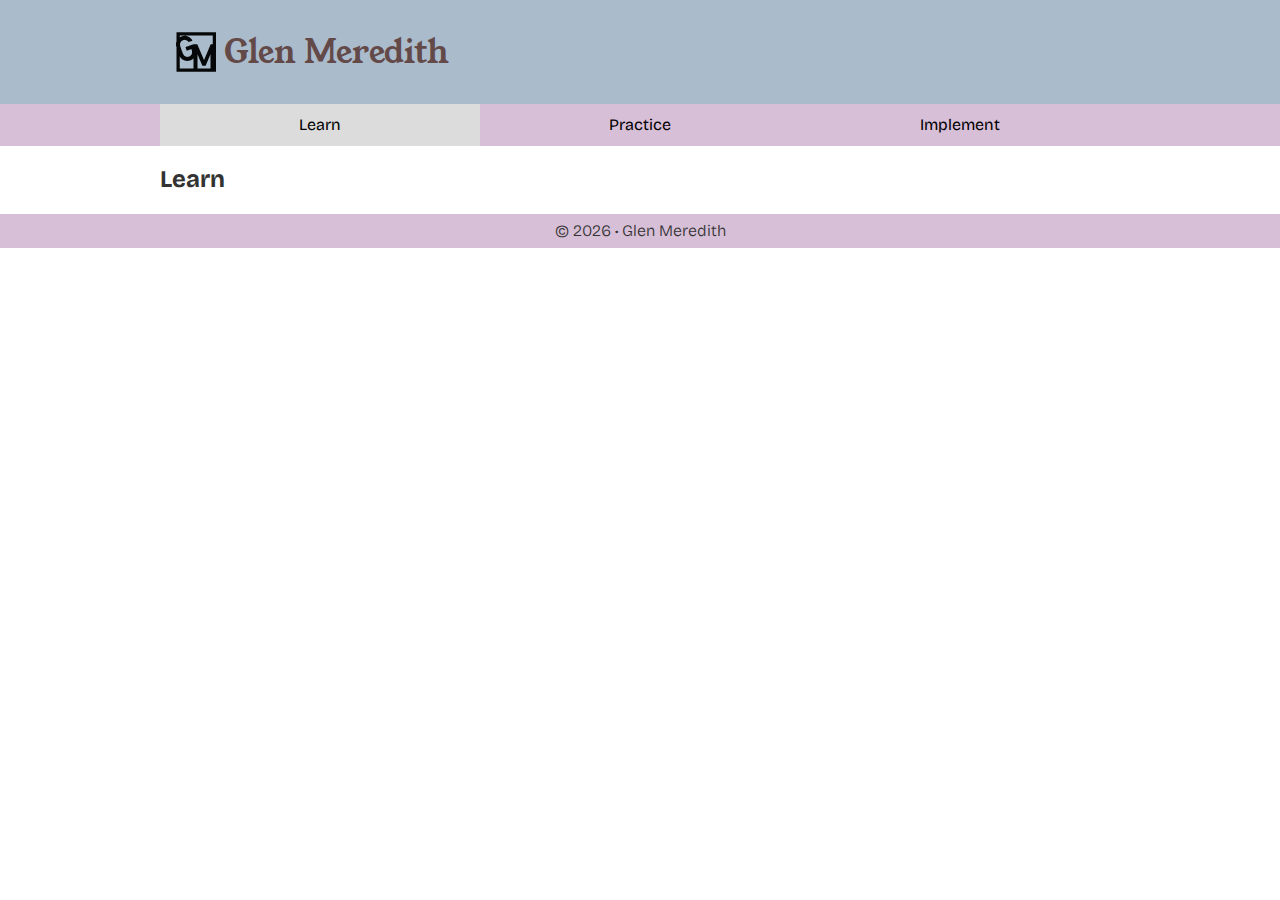
==== 02-performing-arts/index.html @ fec0c110 "created week 02" ====
<!DOCTYPE html>
<html lang="en">
  <head>
    <meta name="description" content="Sample start file" />
    <meta name="author" content="Glen Meredith" />
    <meta charset="UTF-8" />
    <meta name="viewport" content="width=device-width, initial-scale=1.0" />

    <link rel="preconnect" href="https://fonts.googleapis.com" />
    <link rel="preconnect" href="https://fonts.gstatic.com" crossorigin />
    <link
      href="https://fonts.googleapis.com/css2?family=Bricolage+Grotesque:opsz,wght@12..96,200;12..96,300;12..96,400;12..96,500;12..96,600;12..96,700;12..96,800&family=Young+Serif&display=swap"
      rel="stylesheet"
    />
    <link rel="stylesheet" href="css/styles.min.css" />

    <!-- favicon stuff -->
    <link rel="apple-touch-icon" sizes="180x180" href="apple-touch-icon.png" />
    <link rel="icon" type="image/png" sizes="32x32" href="favicon-32x32.png" />
    <link rel="icon" type="image/png" sizes="16x16" href="favicon-16x16.png" />
    <link rel="manifest" href="site.webmanifest" />

    <title>Home • Glen Meredith</title>
  </head>
  <body>
    <div id="headerWrapper">
      <header>
        <img src="images/logo.png" alt="logo" width="40" height="40">
        <h1>Glen Meredith</h1>
      </header>
    </div>
    <div id="navWrapper">
      <nav>
        <a class="active" href="#">Learn</a>
        <a href="#">Practice</a>
        <a href="#">Implement</a>
      </nav>
    </div>
    <div id="mainWrapper">
      <main>
        <h2>Learn</h2>
      </main>
    </div>
    <div id="footerWrapper">
      <footer>
        <p>© <span id="year">2024</span> • Glen Meredith</p>
      </footer>
    </div>
    <script src="js/scripts.js"></script>
  </body>
</html>
---- 02-performing-arts/css/styles.min.css ----
/*! normalize.css v8.0.1 | MIT License | github.com/necolas/normalize.css */html{line-height:1.15;-webkit-text-size-adjust:100%}body{margin:0}main{display:block}h1{font-size:2em;margin:.67em 0}hr{box-sizing:content-box;height:0;overflow:visible}pre{font-family:monospace,monospace;font-size:1em}a{background-color:rgba(0,0,0,0)}abbr[title]{border-bottom:none;text-decoration:underline;-webkit-text-decoration:underline dotted;text-decoration:underline dotted}b,strong{font-weight:bolder}code,kbd,samp{font-family:monospace,monospace;font-size:1em}small{font-size:80%}sub,sup{font-size:75%;line-height:0;position:relative;vertical-align:baseline}sub{bottom:-0.25em}sup{top:-0.5em}img{border-style:none}button,input,optgroup,select,textarea{font-family:inherit;font-size:100%;line-height:1.15;margin:0}button,input{overflow:visible}button,select{text-transform:none}button,[type=button],[type=reset],[type=submit]{-webkit-appearance:button;-moz-appearance:button;appearance:button}button::-moz-focus-inner,[type=button]::-moz-focus-inner,[type=reset]::-moz-focus-inner,[type=submit]::-moz-focus-inner{border-style:none;padding:0}button:-moz-focusring,[type=button]:-moz-focusring,[type=reset]:-moz-focusring,[type=submit]:-moz-focusring{outline:1px dotted ButtonText}fieldset{padding:.35em .75em .625em}legend{box-sizing:border-box;color:inherit;display:table;max-width:100%;padding:0;white-space:normal}progress{vertical-align:baseline}textarea{overflow:auto}[type=checkbox],[type=radio]{box-sizing:border-box;padding:0}[type=number]::-webkit-inner-spin-button,[type=number]::-webkit-outer-spin-button{height:auto}[type=search]{-webkit-appearance:textfield;-moz-appearance:textfield;appearance:textfield;outline-offset:-2px}[type=search]::-webkit-search-decoration{-webkit-appearance:none}::-webkit-file-upload-button{-webkit-appearance:button;font:inherit}details{display:block}summary{display:list-item}template{display:none}[hidden]{display:none}html{-moz-text-size-adjust:none;-webkit-text-size-adjust:none;text-size-adjust:none;height:100%}*{box-sizing:border-box}body{height:100%;font-family:"Bricolage Grotesque",sans-serif;font-weight:400;color:#333}#headerWrapper{background-color:#abc;color:#644949}header{display:flex;align-items:flex-end;padding:1rem 16px;gap:8px}header h1{font-family:"Young Serif",serif;margin:0;font-size:1.2rem;font-weight:400}#navWrapper{background-color:thistle}nav{padding:0;margin:0;display:flex}nav a{flex:1;text-align:center;display:block;padding:.75rem;text-decoration:none;color:#000}nav a:hover{color:green}nav a.active{background-color:#dcdcdc}#footerWrapper{background-color:thistle}footer{padding:.5rem 16px}footer p{margin:0;font-weight:300;text-align:center}@media only screen and (min-width: 35rem){header{padding:2rem 16px}header h1{font-size:2rem}}@media only screen and (min-width: 60rem){header,nav,main,footer{max-width:60rem;margin:auto}}
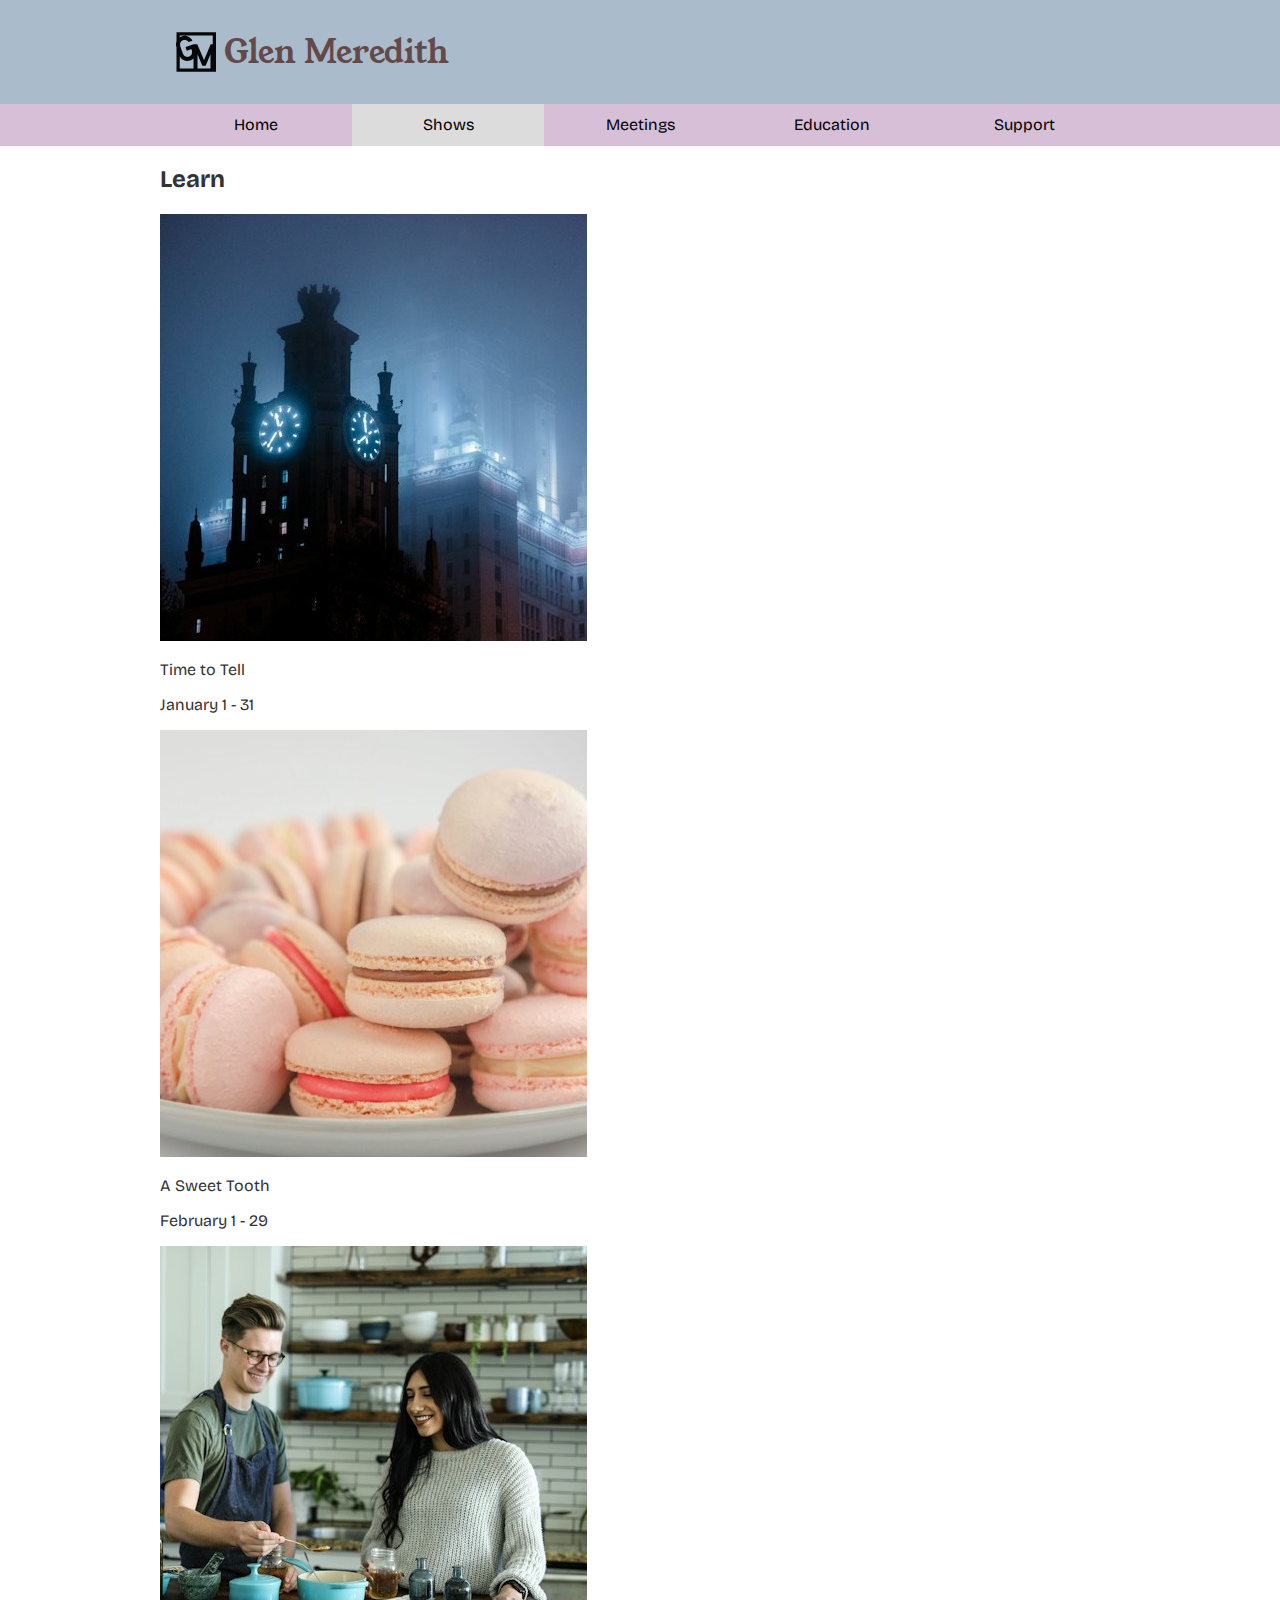
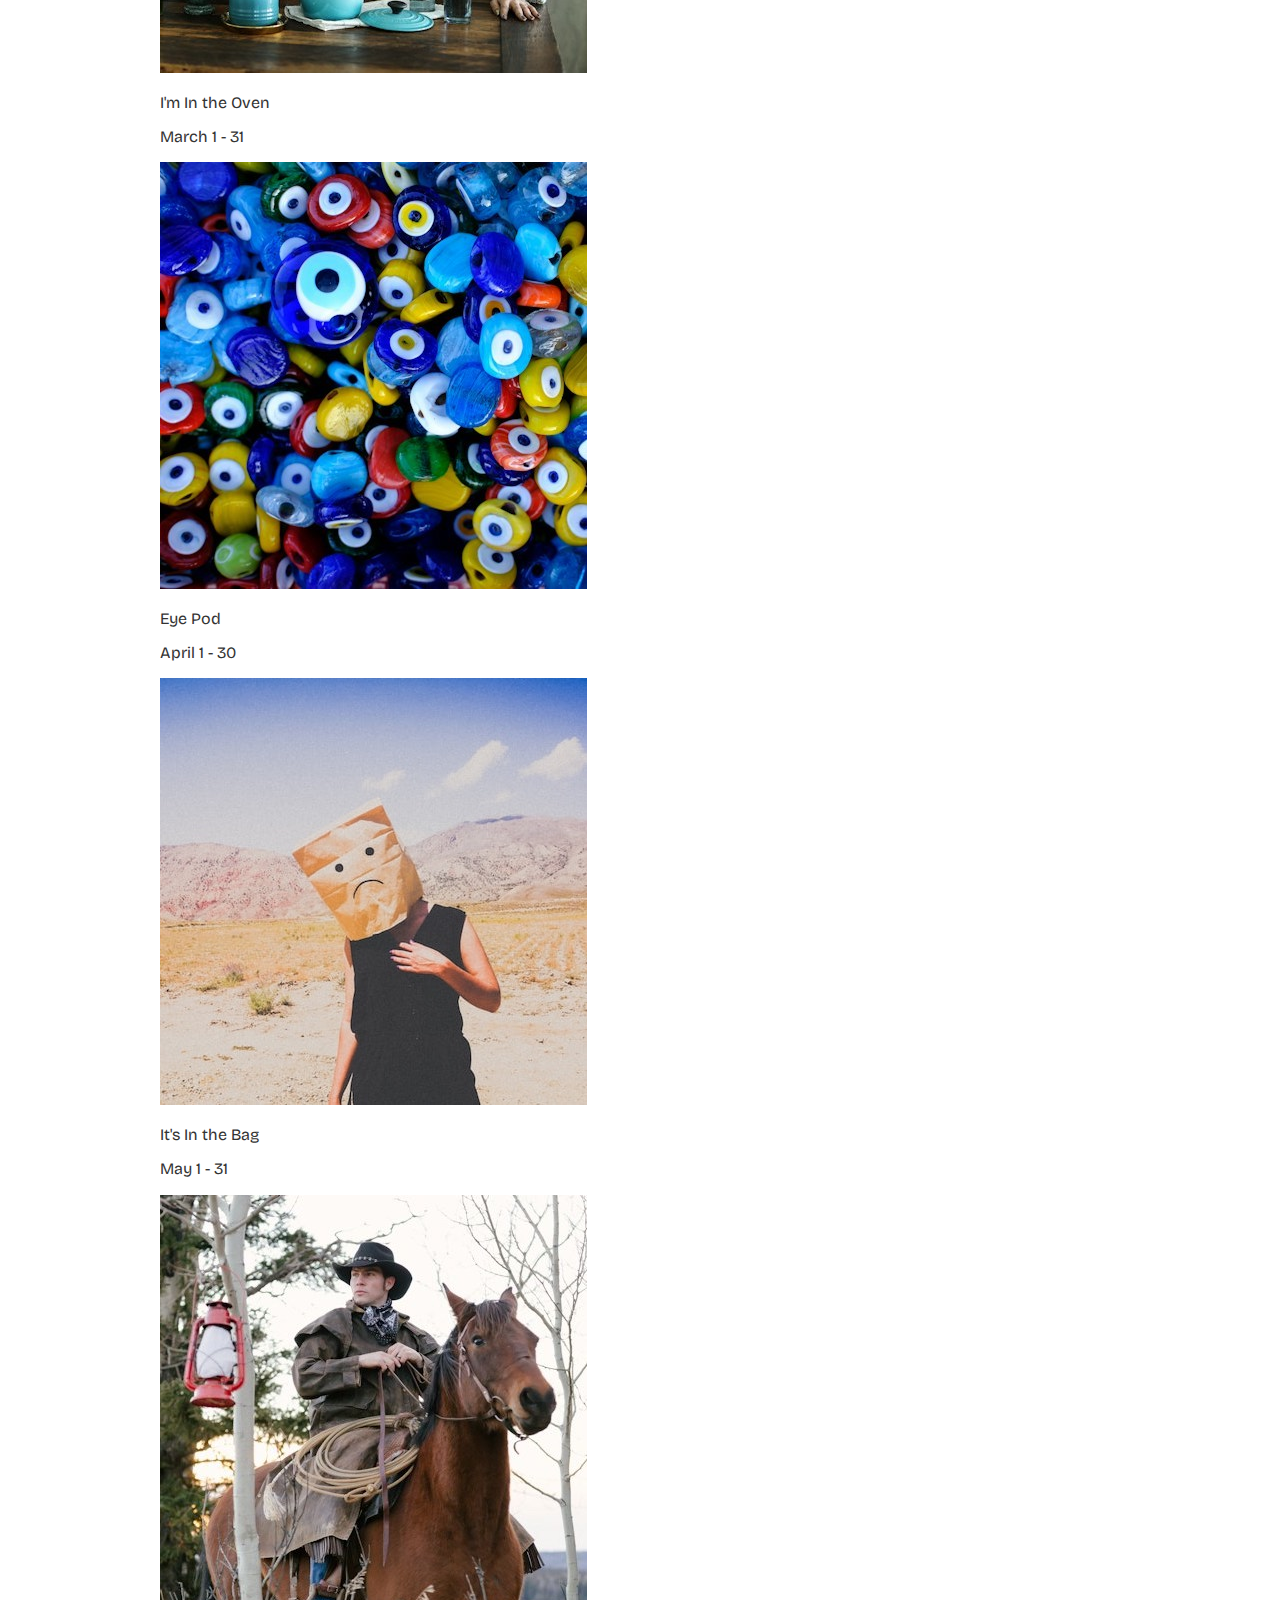
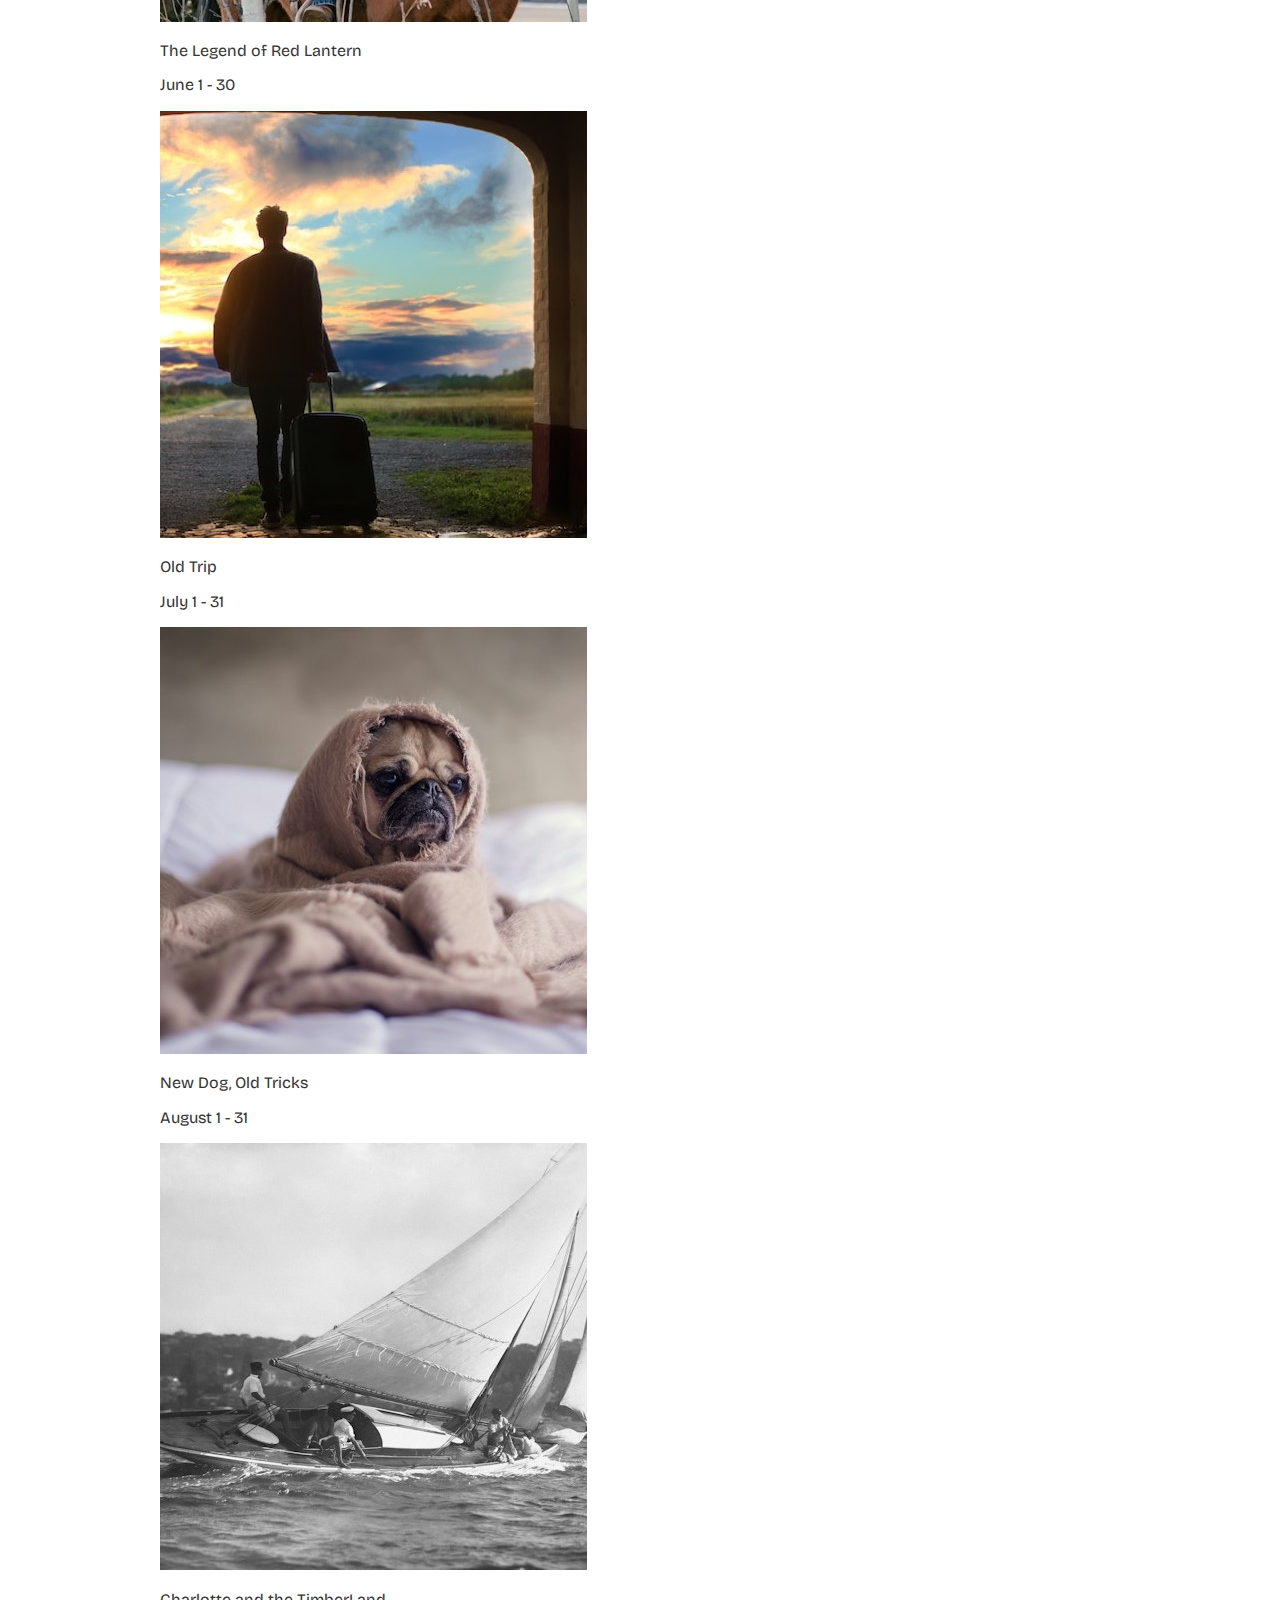
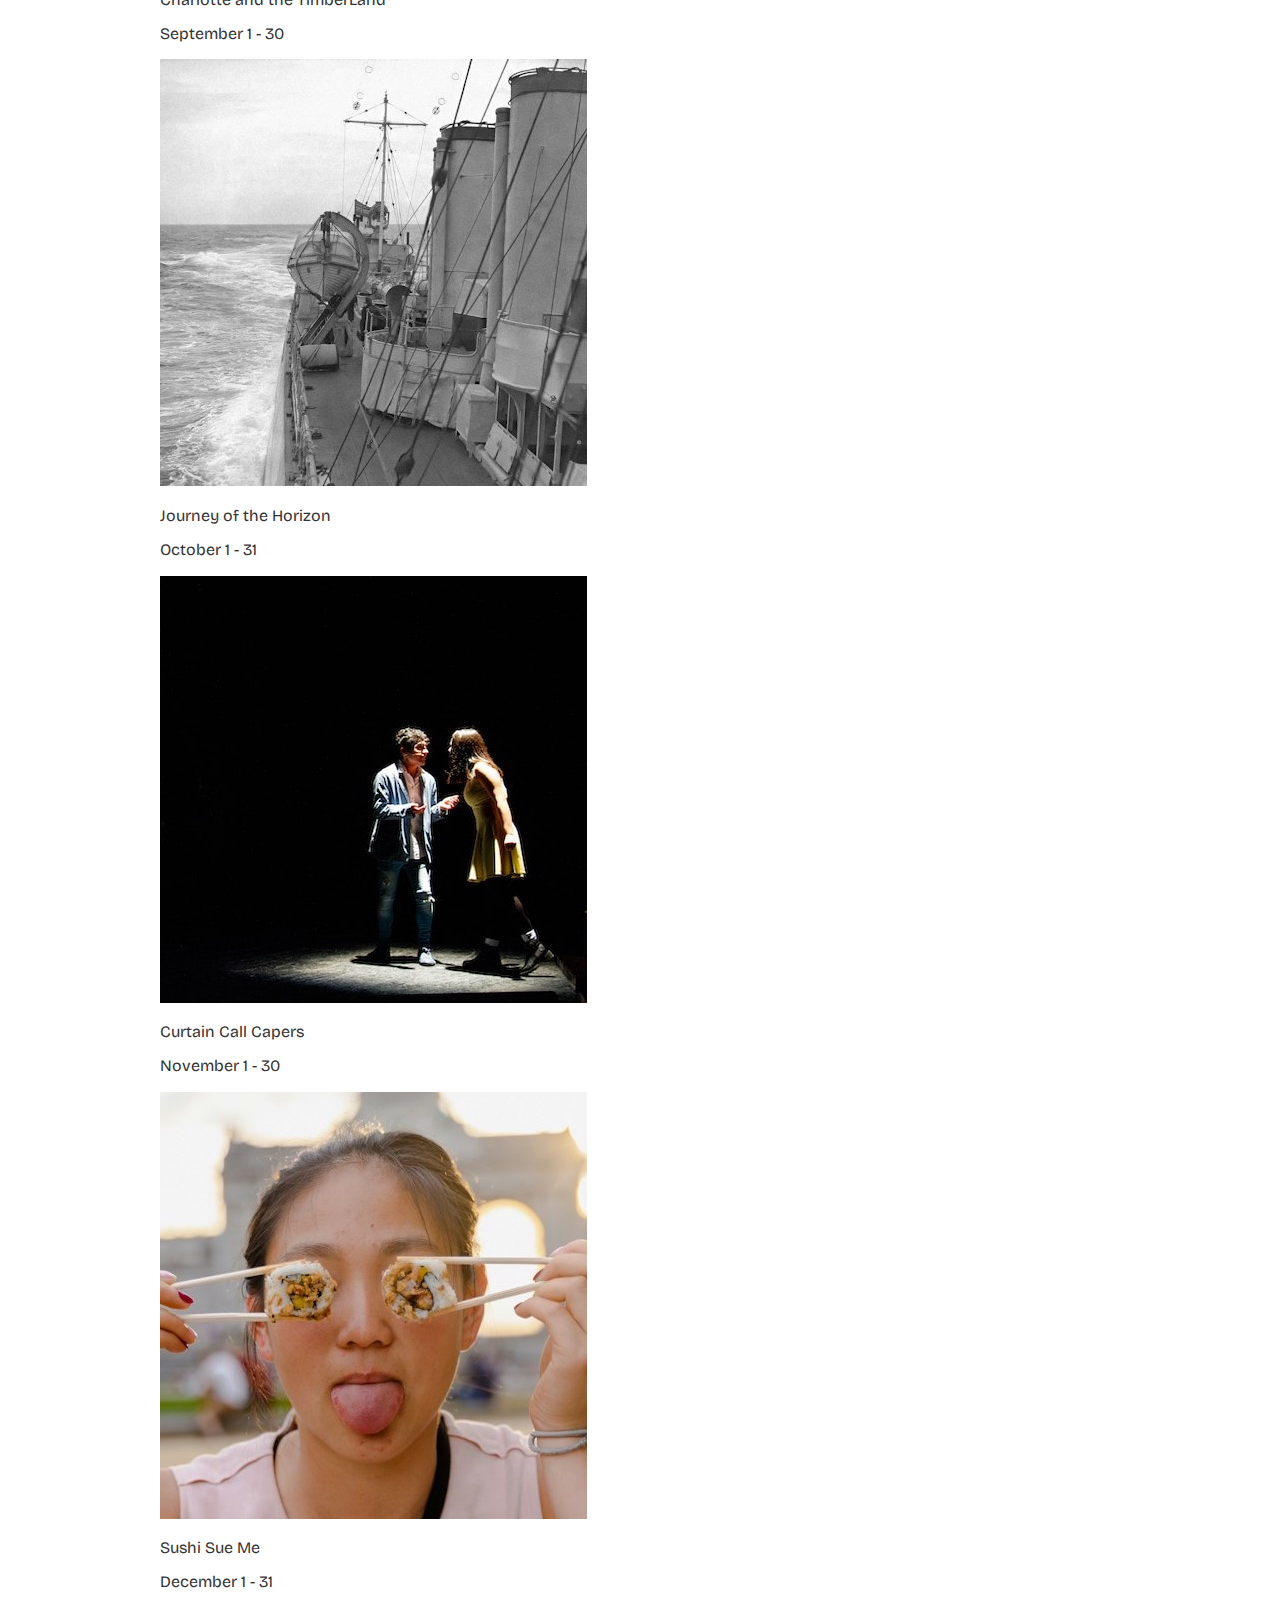
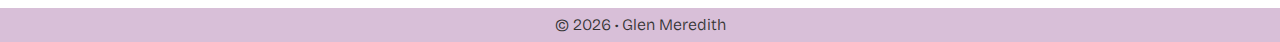
==== commit cd752bc4: "idk" ====
--- a/02-performing-arts/index.html
+++ b/02-performing-arts/index.html
@@ -31,14 +31,100 @@
     </div>
     <div id="navWrapper">
       <nav>
-        <a class="active" href="#">Learn</a>
-        <a href="#">Practice</a>
-        <a href="#">Implement</a>
+        <a href="#">Home</a>
+        <a class="active" href="#">Shows</a>
+        <a href="#">Meetings</a>
+        <a href="#">Education</a>
+        <a href="#">Support</a>
       </nav>
     </div>
     <div id="mainWrapper">
       <main>
         <h2>Learn</h2>
+        <div>
+          <img src="images/clock.jpg" alt="Time to Tell" />
+          <p>Time to Tell</p>
+          <p>January 1 - 31</p>
+        </div>
+        <div>
+          <img
+            src="images/cookies.jpg"
+            alt="A Sweet Tooth"
+          />
+          <p>A Sweet Tooth</p>
+          <p>February 1 - 29</p>
+        </div>
+        <div>
+          <img
+            src="images/cooking.jpg"
+            alt="I'm In the Oven"
+          />
+          <p>I'm In the Oven</p>
+          <p>March 1 - 31</p>
+        </div>
+        <div>
+          <img src="images/eyes.jpg" alt="Eye Pod" />
+          <p>Eye Pod</p>
+          <p>April 1 - 30</p>
+        </div>
+        <div>
+          <img
+            src="images/frown.jpg"
+            alt="It's In the Bag"
+          />
+          <p>It's In the Bag</p>
+          <p>May 1 - 31</p>
+        </div>
+        <div>
+          <img
+            src="images/horse.jpg"
+            alt="The Legend of Red Lantern"
+          />
+          <p>The Legend of Red Lantern</p>
+          <p>June 1 - 30</p>
+        </div>
+        <div>
+          <img src="images/luggage.jpg" alt="Old Trip" />
+          <p>Old Trip</p>
+          <p>July 1 - 31</p>
+        </div>
+        <div>
+          <img
+            src="images/pug.jpg"
+            alt="New Dog, Old Tricks"
+          />
+          <p>New Dog, Old Tricks</p>
+          <p>August 1 - 31</p>
+        </div>
+        <div>
+          <img
+            src="images/sail.jpg"
+            alt="Charlotte and the TimberLand"
+          />
+          <p>Charlotte and the TimberLand</p>
+          <p>September 1 - 30</p>
+        </div>
+        <div>
+          <img
+            src="images/ship.jpg"
+            alt="Journey of the Horizon"
+          />
+          <p>Journey of the Horizon</p>
+          <p>October 1 - 31</p>
+        </div>
+        <div>
+          <img
+            src="images/stage.jpg"
+            alt="Curtain Call Capers"
+          />
+          <p>Curtain Call Capers</p>
+          <p>November 1 - 30</p>
+        </div>
+        <div>
+          <img src="images/sushi.jpg" alt="Sushi Sue Me" />
+          <p>Sushi Sue Me</p>
+          <p>December 1 - 31</p>
+        </div>
       </main>
     </div>
     <div id="footerWrapper">
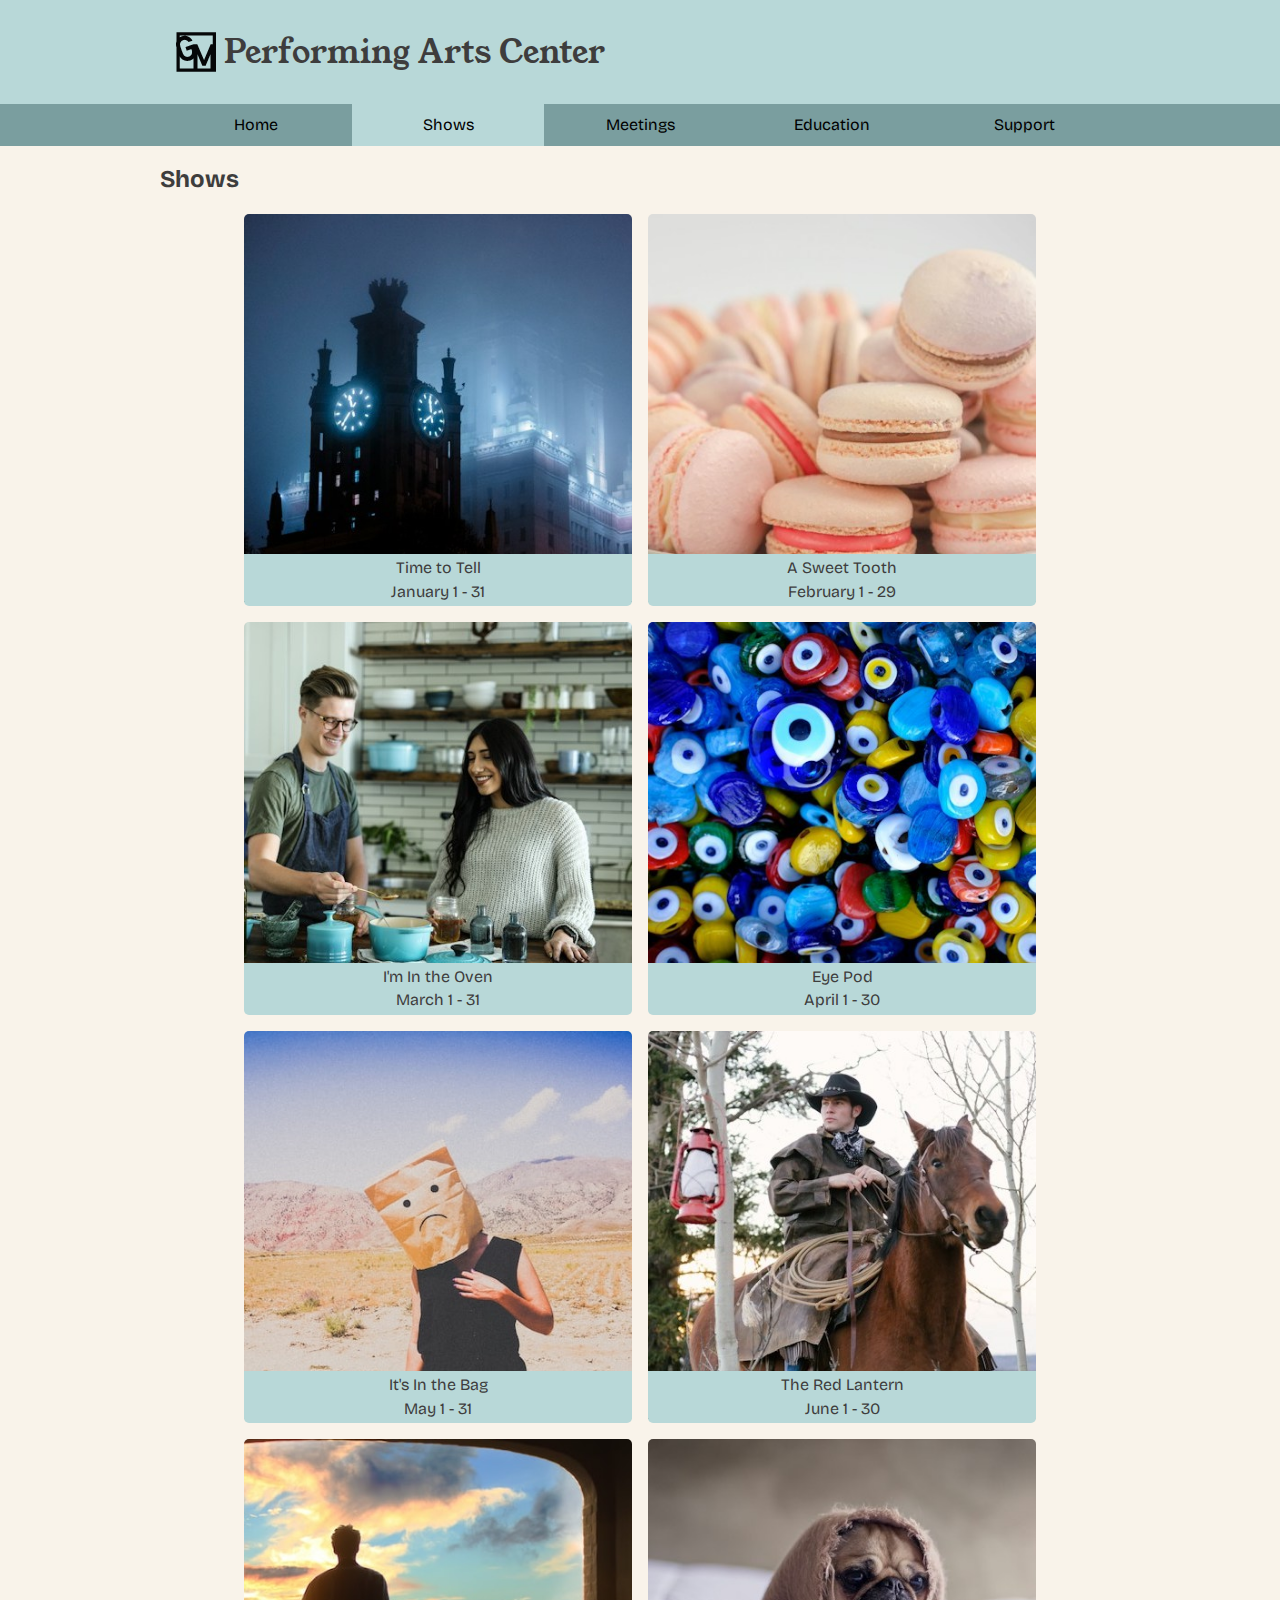
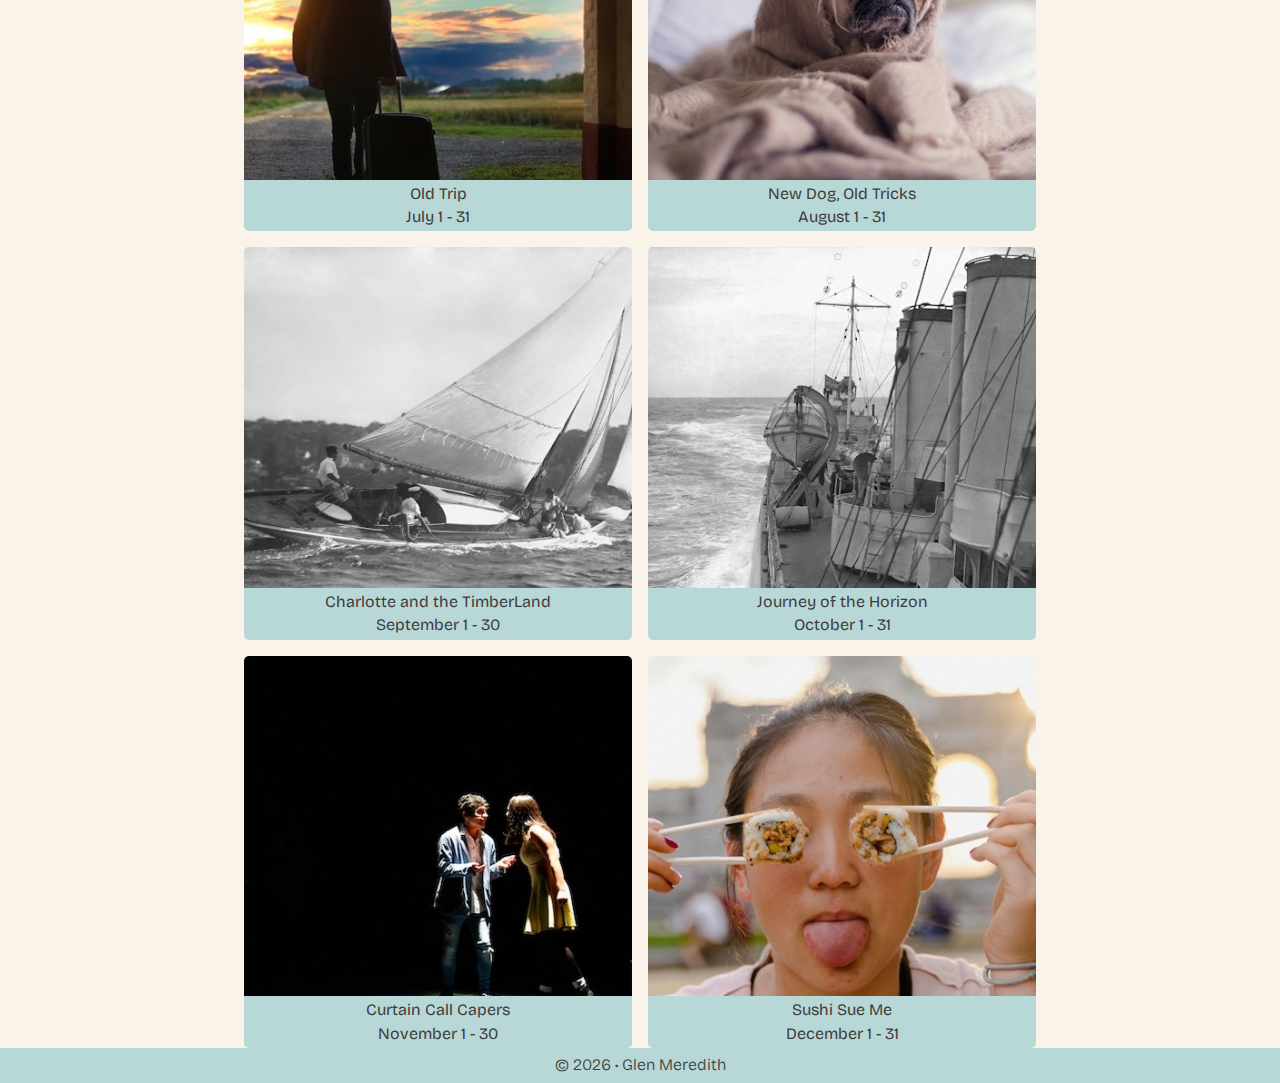
==== commit 104773af: "cards css done" ====
--- a/02-performing-arts/index.html
+++ b/02-performing-arts/index.html
@@ -20,13 +20,13 @@
     <link rel="icon" type="image/png" sizes="16x16" href="favicon-16x16.png" />
     <link rel="manifest" href="site.webmanifest" />
 
-    <title>Home • Glen Meredith</title>
+    <title>Shows • Performing Arts Center</title>
   </head>
   <body>
     <div id="headerWrapper">
       <header>
         <img src="images/logo.png" alt="logo" width="40" height="40">
-        <h1>Glen Meredith</h1>
+        <h1>Performing Arts Center</h1>
       </header>
     </div>
     <div id="navWrapper">
@@ -40,90 +40,116 @@
     </div>
     <div id="mainWrapper">
       <main>
-        <h2>Learn</h2>
-        <div>
-          <img src="images/clock.jpg" alt="Time to Tell" />
-          <p>Time to Tell</p>
-          <p>January 1 - 31</p>
-        </div>
-        <div>
-          <img
-            src="images/cookies.jpg"
-            alt="A Sweet Tooth"
-          />
-          <p>A Sweet Tooth</p>
-          <p>February 1 - 29</p>
-        </div>
-        <div>
-          <img
-            src="images/cooking.jpg"
-            alt="I'm In the Oven"
-          />
-          <p>I'm In the Oven</p>
-          <p>March 1 - 31</p>
-        </div>
-        <div>
-          <img src="images/eyes.jpg" alt="Eye Pod" />
-          <p>Eye Pod</p>
-          <p>April 1 - 30</p>
-        </div>
-        <div>
-          <img
-            src="images/frown.jpg"
-            alt="It's In the Bag"
-          />
-          <p>It's In the Bag</p>
-          <p>May 1 - 31</p>
-        </div>
-        <div>
-          <img
-            src="images/horse.jpg"
-            alt="The Legend of Red Lantern"
-          />
-          <p>The Legend of Red Lantern</p>
-          <p>June 1 - 30</p>
-        </div>
-        <div>
-          <img src="images/luggage.jpg" alt="Old Trip" />
-          <p>Old Trip</p>
-          <p>July 1 - 31</p>
-        </div>
-        <div>
-          <img
-            src="images/pug.jpg"
-            alt="New Dog, Old Tricks"
-          />
-          <p>New Dog, Old Tricks</p>
-          <p>August 1 - 31</p>
-        </div>
-        <div>
-          <img
-            src="images/sail.jpg"
-            alt="Charlotte and the TimberLand"
-          />
-          <p>Charlotte and the TimberLand</p>
-          <p>September 1 - 30</p>
-        </div>
-        <div>
-          <img
-            src="images/ship.jpg"
-            alt="Journey of the Horizon"
-          />
-          <p>Journey of the Horizon</p>
-          <p>October 1 - 31</p>
-        </div>
-        <div>
-          <img
-            src="images/stage.jpg"
-            alt="Curtain Call Capers"
-          />
-          <p>Curtain Call Capers</p>
-          <p>November 1 - 30</p>
-        </div>
-        <div>
-          <img src="images/sushi.jpg" alt="Sushi Sue Me" />
-          <p>Sushi Sue Me</p>
-          <p>December 1 - 31</p>
+        <h2>Shows</h2>
+        <div class="cards">
+          <div>
+            <img src="images/clock.jpg" alt="Time to Tell" />
+            <div class="deets">
+              <p>Time to Tell</p>
+              <p>January 1 - 31</p>
+            </div>
+          </div>
+          <div>
+            <img
+              src="images/cookies.jpg"
+              alt="A Sweet Tooth"
+            />
+            <div class="deets">
+              <p>A Sweet Tooth</p>
+              <p>February 1 - 29</p>
+            </div>
+          </div>
+          <div>
+            <img
+              src="images/cooking.jpg"
+              alt="I'm In the Oven"
+            />
+            <div class="deets">
+              <p>I'm In the Oven</p>
+              <p>March 1 - 31</p>
+            </div>
+          </div>
+          <div>
+            <img src="images/eyes.jpg" alt="Eye Pod" />
+            <div class="deets">
+              <p>Eye Pod</p>
+              <p>April 1 - 30</p>
+            </div>
+          </div>
+          <div>
+            <img
+              src="images/frown.jpg"
+              alt="It's In the Bag"
+            />
+            <div class="deets">
+              <p>It's In the Bag</p>
+              <p>May 1 - 31</p>
+            </div>
+          </div>
+          <div>
+            <img
+              src="images/horse.jpg"
+              alt="The Red Lantern"
+            />
+            <div class="deets">
+              <p>The Red Lantern</p>
+              <p>June 1 - 30</p>
+            </div>
+          </div>
+          <div>
+            <img src="images/luggage.jpg" alt="Old Trip" />
+            <div class="deets">
+              <p>Old Trip</p>
+              <p>July 1 - 31</p>
+            </div>
+          </div>
+          <div>
+            <img
+              src="images/pug.jpg"
+              alt="New Dog, Old Tricks"
+            />
+            <div class="deets">
+              <p>New Dog, Old Tricks</p>
+              <p>August 1 - 31</p>
+            </div>
+          </div>
+          <div>
+            <img
+              src="images/sail.jpg"
+              alt="Charlotte and the TimberLand"
+            />
+            <div class="deets">
+              <p>Charlotte and the TimberLand</p>
+              <p>September 1 - 30</p>
+            </div>
+          </div>
+          <div>
+            <img
+              src="images/ship.jpg"
+              alt="Journey of the Horizon"
+            />
+            <div class="deets">
+              <p>Journey of the Horizon</p>
+              <p>October 1 - 31</p>
+            </div>
+          </div>
+          <div>
+            <img
+              src="images/stage.jpg"
+              alt="Curtain Call Capers"
+            />
+            <div class="deets">
+              <p>Curtain Call Capers</p>
+              <p>November 1 - 30</p>
+            </div>
+          </div>
+          <div>
+            <img src="images/sushi.jpg" alt="Sushi Sue Me" />
+            <div class="deets">
+              <p>Sushi Sue Me</p>
+              <p>December 1 - 31</p>
+            </div>
+          </div>
         </div>
       </main>
     </div>
--- a/02-performing-arts/css/styles.min.css
+++ b/02-performing-arts/css/styles.min.css
@@ -1 +1 @@
-/*! normalize.css v8.0.1 | MIT License | github.com/necolas/normalize.css */html{line-height:1.15;-webkit-text-size-adjust:100%}body{margin:0}main{display:block}h1{font-size:2em;margin:.67em 0}hr{box-sizing:content-box;height:0;overflow:visible}pre{font-family:monospace,monospace;font-size:1em}a{background-color:rgba(0,0,0,0)}abbr[title]{border-bottom:none;text-decoration:underline;-webkit-text-decoration:underline dotted;text-decoration:underline dotted}b,strong{font-weight:bolder}code,kbd,samp{font-family:monospace,monospace;font-size:1em}small{font-size:80%}sub,sup{font-size:75%;line-height:0;position:relative;vertical-align:baseline}sub{bottom:-0.25em}sup{top:-0.5em}img{border-style:none}button,input,optgroup,select,textarea{font-family:inherit;font-size:100%;line-height:1.15;margin:0}button,input{overflow:visible}button,select{text-transform:none}button,[type=button],[type=reset],[type=submit]{-webkit-appearance:button;-moz-appearance:button;appearance:button}button::-moz-focus-inner,[type=button]::-moz-focus-inner,[type=reset]::-moz-focus-inner,[type=submit]::-moz-focus-inner{border-style:none;padding:0}button:-moz-focusring,[type=button]:-moz-focusring,[type=reset]:-moz-focusring,[type=submit]:-moz-focusring{outline:1px dotted ButtonText}fieldset{padding:.35em .75em .625em}legend{box-sizing:border-box;color:inherit;display:table;max-width:100%;padding:0;white-space:normal}progress{vertical-align:baseline}textarea{overflow:auto}[type=checkbox],[type=radio]{box-sizing:border-box;padding:0}[type=number]::-webkit-inner-spin-button,[type=number]::-webkit-outer-spin-button{height:auto}[type=search]{-webkit-appearance:textfield;-moz-appearance:textfield;appearance:textfield;outline-offset:-2px}[type=search]::-webkit-search-decoration{-webkit-appearance:none}::-webkit-file-upload-button{-webkit-appearance:button;font:inherit}details{display:block}summary{display:list-item}template{display:none}[hidden]{display:none}html{-moz-text-size-adjust:none;-webkit-text-size-adjust:none;text-size-adjust:none;height:100%}*{box-sizing:border-box}body{height:100%;font-family:"Bricolage Grotesque",sans-serif;font-weight:400;color:#333}#headerWrapper{background-color:#abc;color:#644949}header{display:flex;align-items:flex-end;padding:1rem 16px;gap:8px}header h1{font-family:"Young Serif",serif;margin:0;font-size:1.2rem;font-weight:400}#navWrapper{background-color:thistle}nav{padding:0;margin:0;display:flex}nav a{flex:1;text-align:center;display:block;padding:.75rem;text-decoration:none;color:#000}nav a:hover{color:green}nav a.active{background-color:#dcdcdc}#footerWrapper{background-color:thistle}footer{padding:.5rem 16px}footer p{margin:0;font-weight:300;text-align:center}@media only screen and (min-width: 35rem){header{padding:2rem 16px}header h1{font-size:2rem}}@media only screen and (min-width: 60rem){header,nav,main,footer{max-width:60rem;margin:auto}}+/*! normalize.css v8.0.1 | MIT License | github.com/necolas/normalize.css */html{line-height:1.15;-webkit-text-size-adjust:100%}body{margin:0}main{display:block}h1{font-size:2em;margin:.67em 0}hr{box-sizing:content-box;height:0;overflow:visible}pre{font-family:monospace,monospace;font-size:1em}a{background-color:rgba(0,0,0,0)}abbr[title]{border-bottom:none;text-decoration:underline;-webkit-text-decoration:underline dotted;text-decoration:underline dotted}b,strong{font-weight:bolder}code,kbd,samp{font-family:monospace,monospace;font-size:1em}small{font-size:80%}sub,sup{font-size:75%;line-height:0;position:relative;vertical-align:baseline}sub{bottom:-0.25em}sup{top:-0.5em}img{border-style:none}button,input,optgroup,select,textarea{font-family:inherit;font-size:100%;line-height:1.15;margin:0}button,input{overflow:visible}button,select{text-transform:none}button,[type=button],[type=reset],[type=submit]{-webkit-appearance:button;-moz-appearance:button;appearance:button}button::-moz-focus-inner,[type=button]::-moz-focus-inner,[type=reset]::-moz-focus-inner,[type=submit]::-moz-focus-inner{border-style:none;padding:0}button:-moz-focusring,[type=button]:-moz-focusring,[type=reset]:-moz-focusring,[type=submit]:-moz-focusring{outline:1px dotted ButtonText}fieldset{padding:.35em .75em .625em}legend{box-sizing:border-box;color:inherit;display:table;max-width:100%;padding:0;white-space:normal}progress{vertical-align:baseline}textarea{overflow:auto}[type=checkbox],[type=radio]{box-sizing:border-box;padding:0}[type=number]::-webkit-inner-spin-button,[type=number]::-webkit-outer-spin-button{height:auto}[type=search]{-webkit-appearance:textfield;-moz-appearance:textfield;appearance:textfield;outline-offset:-2px}[type=search]::-webkit-search-decoration{-webkit-appearance:none}::-webkit-file-upload-button{-webkit-appearance:button;font:inherit}details{display:block}summary{display:list-item}template{display:none}[hidden]{display:none}html{-moz-text-size-adjust:none;-webkit-text-size-adjust:none;text-size-adjust:none;height:100%}*{box-sizing:border-box}body{height:100%;font-family:"Bricolage Grotesque",sans-serif;font-weight:400;color:#3e3d3d;background-color:#f9f3ea}#headerWrapper{background-color:#b8d8d8;color:#3e3d3d}header{display:flex;align-items:flex-end;padding:1rem 16px;gap:8px}header h1{font-family:"Young Serif",serif;margin:0;font-size:1.2rem;font-weight:400}#navWrapper{background-color:#7a9e9f}nav{padding:0;margin:0;display:flex}nav a{flex:1;text-align:center;display:block;padding:.75rem;text-decoration:none;color:#000}nav a:hover{background-color:#dcdcdc}nav a.active{background-color:#b8d8d8}main{margin-inline:16px;margin-block:2vh}.cards{display:flex;flex-direction:row;flex-wrap:wrap;gap:16px;justify-content:center}.cards>div{flex-grow:1;flex-shrink:1;max-width:388px;position:relative;border-radius:5px;overflow:hidden}.cards>div img{width:100%}.cards>div .deets{position:absolute;z-index:1;bottom:0;width:100%;background-color:#b8d8d8;display:flex;flex-direction:column;gap:5px;padding-block:5px}.cards>div p{text-align:center;margin:0}#footerWrapper{background-color:#b8d8d8}footer{padding:.5rem 16px}footer p{margin:0;font-weight:300;text-align:center}@media only screen and (min-width: 35rem){header{padding:2rem 16px}header h1{font-size:2rem}}@media only screen and (min-width: 60rem){header,nav,main,footer{max-width:60rem;margin:auto}}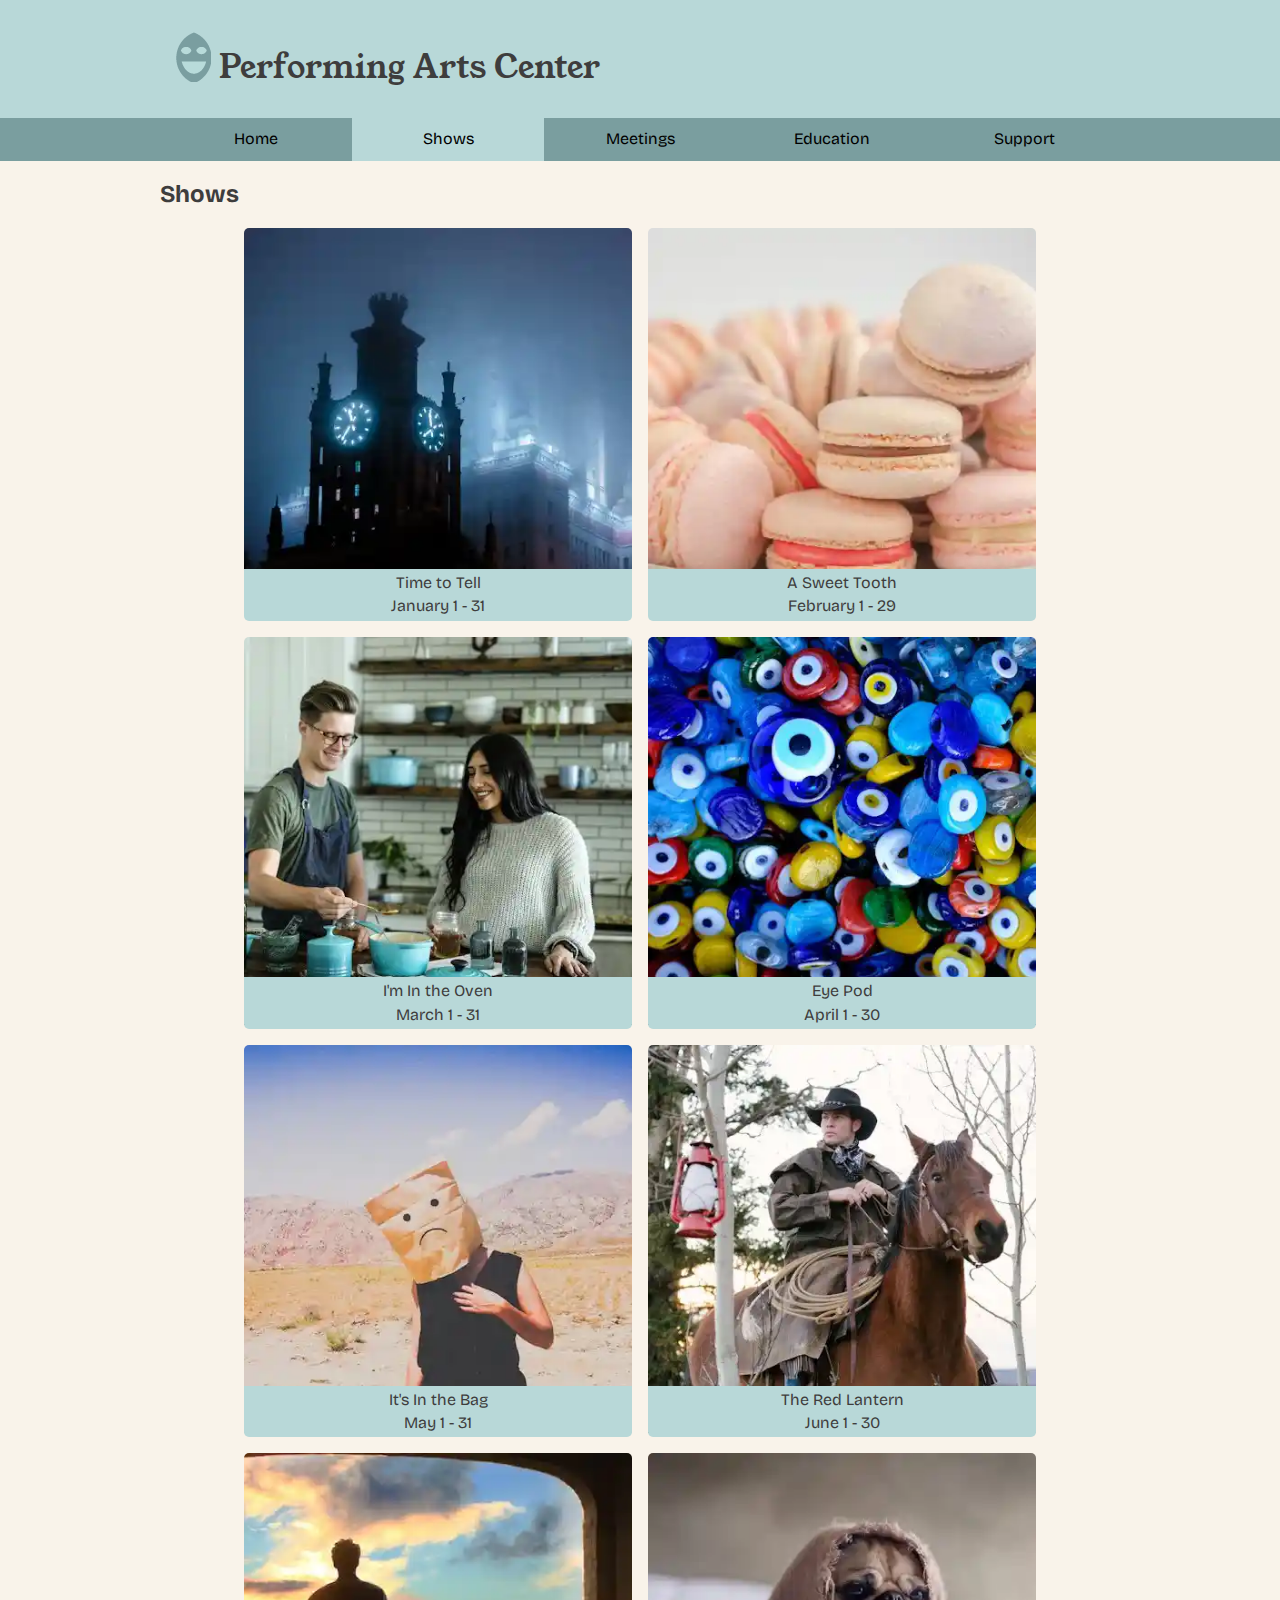
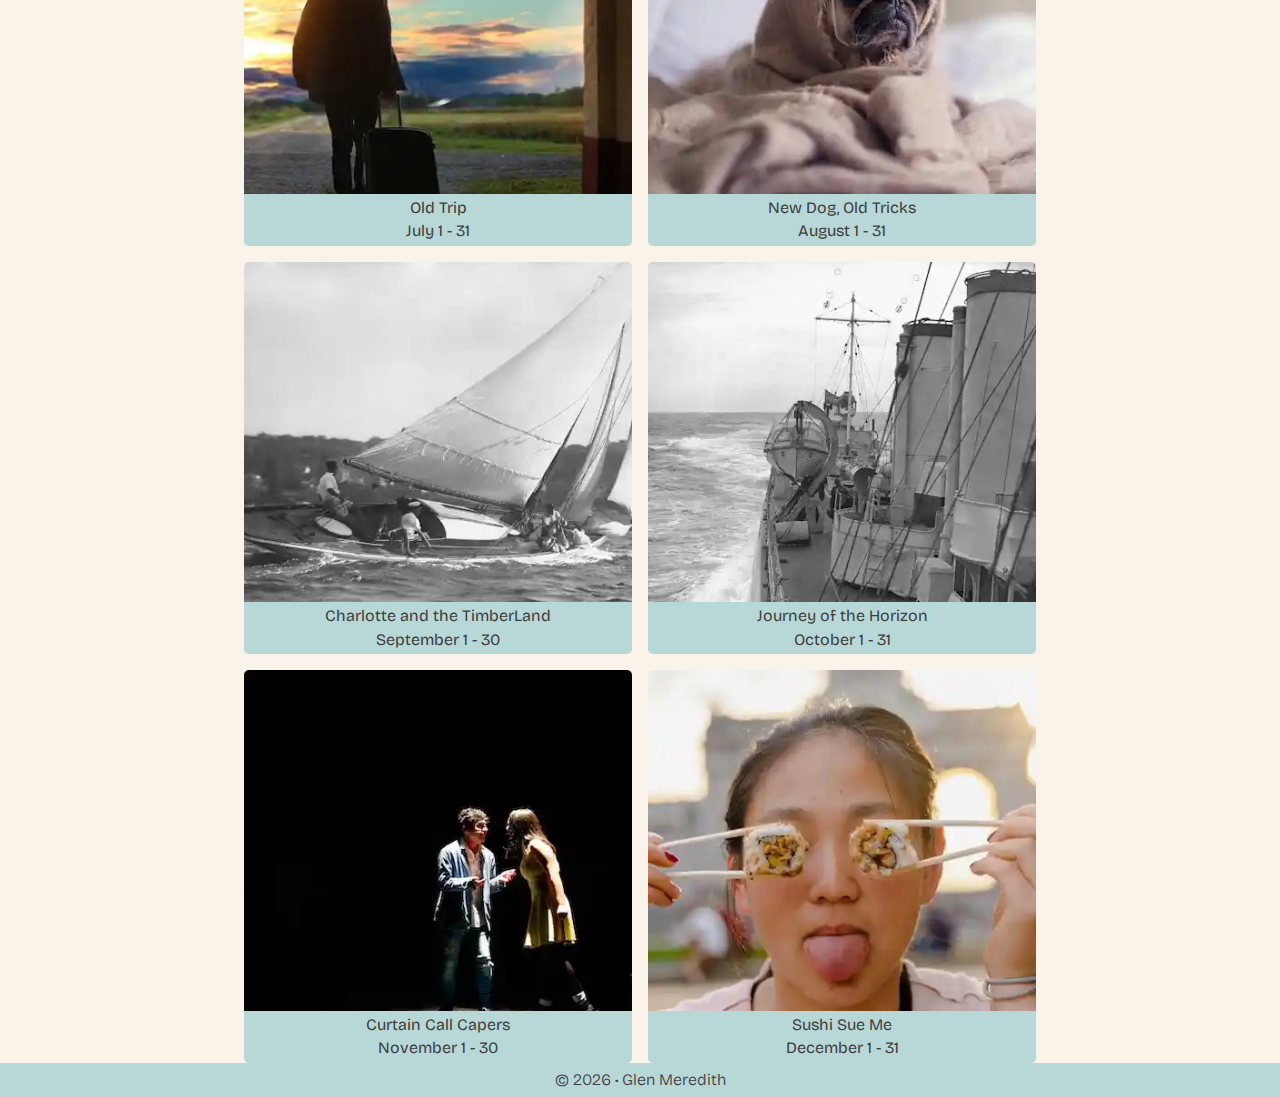
==== commit b8d4c109: "images done?" ====
--- a/02-performing-arts/index.html
+++ b/02-performing-arts/index.html
@@ -25,7 +25,18 @@
   <body>
     <div id="headerWrapper">
       <header>
-        <img src="images/logo.png" alt="logo" width="40" height="40">
+        <a href="#"
+          ><img
+            src="images/logo-1x.png"
+            alt="logo"
+            width="35"
+            height="50"
+            srcset="
+              images/logo-1x.png 1x,
+              images/logo-2x.png 2x,
+              images/logo-3x.png 3x
+            "
+        /></a>
         <h1>Performing Arts Center</h1>
       </header>
     </div>
@@ -43,108 +54,84 @@
         <h2>Shows</h2>
         <div class="cards">
           <div>
-            <img src="images/clock.jpg" alt="Time to Tell" />
+            <img src="images/clock.webp" alt="Time to Tell" />
             <div class="deets">
               <p>Time to Tell</p>
               <p>January 1 - 31</p>
             </div>
           </div>
           <div>
-            <img
-              src="images/cookies.jpg"
-              alt="A Sweet Tooth"
-            />
+            <img src="images/cookies.webp" alt="A Sweet Tooth" />
             <div class="deets">
               <p>A Sweet Tooth</p>
               <p>February 1 - 29</p>
             </div>
           </div>
           <div>
-            <img
-              src="images/cooking.jpg"
-              alt="I'm In the Oven"
-            />
+            <img src="images/cooking.webp" alt="I'm In the Oven" />
             <div class="deets">
               <p>I'm In the Oven</p>
               <p>March 1 - 31</p>
             </div>
           </div>
           <div>
-            <img src="images/eyes.jpg" alt="Eye Pod" />
+            <img src="images/eyes.webp" alt="Eye Pod" />
             <div class="deets">
               <p>Eye Pod</p>
               <p>April 1 - 30</p>
             </div>
           </div>
           <div>
-            <img
-              src="images/frown.jpg"
-              alt="It's In the Bag"
-            />
+            <img src="images/frown.webp" alt="It's In the Bag" />
             <div class="deets">
               <p>It's In the Bag</p>
               <p>May 1 - 31</p>
             </div>
           </div>
           <div>
-            <img
-              src="images/horse.jpg"
-              alt="The Red Lantern"
-            />
+            <img src="images/horse.webp" alt="The Red Lantern" />
             <div class="deets">
               <p>The Red Lantern</p>
               <p>June 1 - 30</p>
             </div>
           </div>
           <div>
-            <img src="images/luggage.jpg" alt="Old Trip" />
+            <img src="images/luggage.webp" alt="Old Trip" />
             <div class="deets">
               <p>Old Trip</p>
               <p>July 1 - 31</p>
             </div>
           </div>
           <div>
-            <img
-              src="images/pug.jpg"
-              alt="New Dog, Old Tricks"
-            />
+            <img src="images/pug.webp" alt="New Dog, Old Tricks" />
             <div class="deets">
               <p>New Dog, Old Tricks</p>
               <p>August 1 - 31</p>
             </div>
           </div>
           <div>
-            <img
-              src="images/sail.jpg"
-              alt="Charlotte and the TimberLand"
-            />
+            <img src="images/sail.webp" alt="Charlotte and the TimberLand" />
             <div class="deets">
               <p>Charlotte and the TimberLand</p>
               <p>September 1 - 30</p>
             </div>
           </div>
           <div>
-            <img
-              src="images/ship.jpg"
-              alt="Journey of the Horizon"
-            />
+            <img src="images/ship.webp" alt="Journey of the Horizon" />
             <div class="deets">
               <p>Journey of the Horizon</p>
               <p>October 1 - 31</p>
             </div>
           </div>
           <div>
-            <img
-              src="images/stage.jpg"
-              alt="Curtain Call Capers"
-            />
+            <img src="images/stage.webp" alt="Curtain Call Capers" />
             <div class="deets">
               <p>Curtain Call Capers</p>
               <p>November 1 - 30</p>
             </div>
           </div>
           <div>
-            <img src="images/sushi.jpg" alt="Sushi Sue Me" />
+            <img src="images/sushi.webp" alt="Sushi Sue Me" />
             <div class="deets">
               <p>Sushi Sue Me</p>
               <p>December 1 - 31</p>
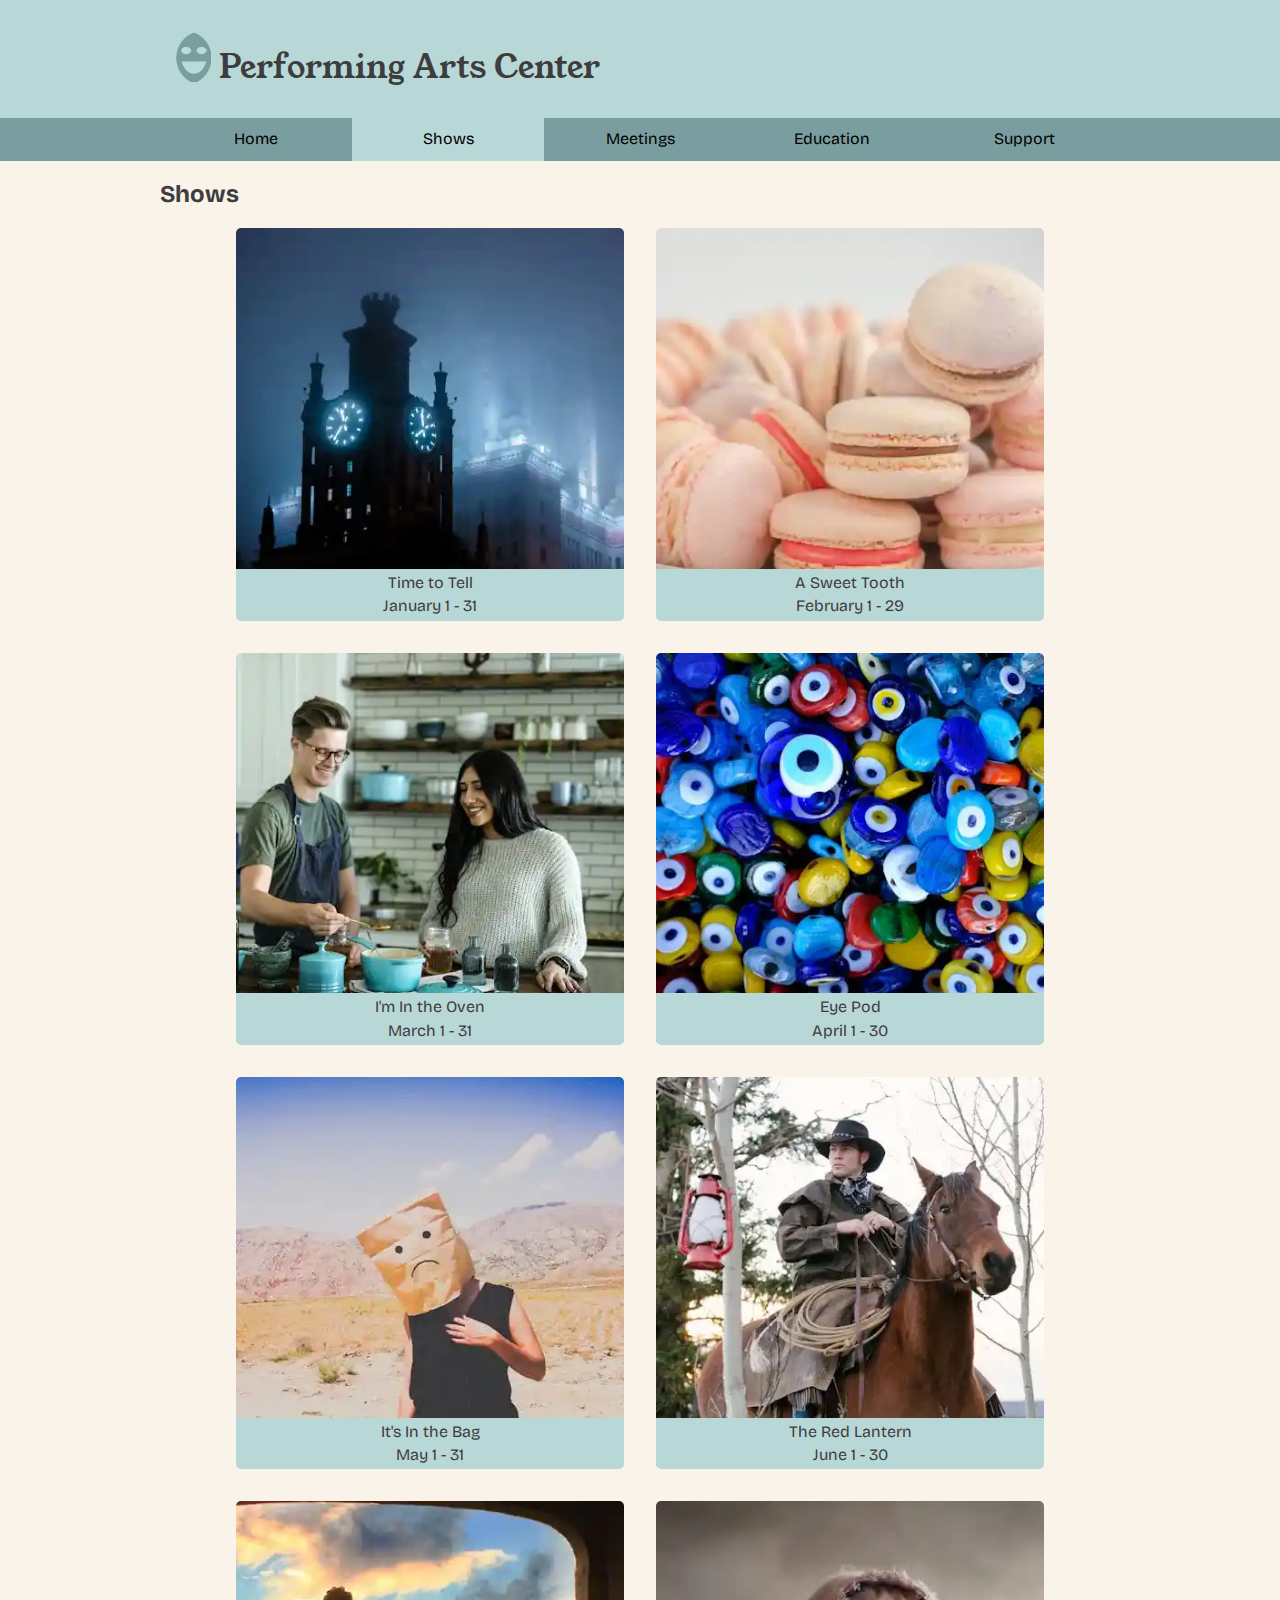
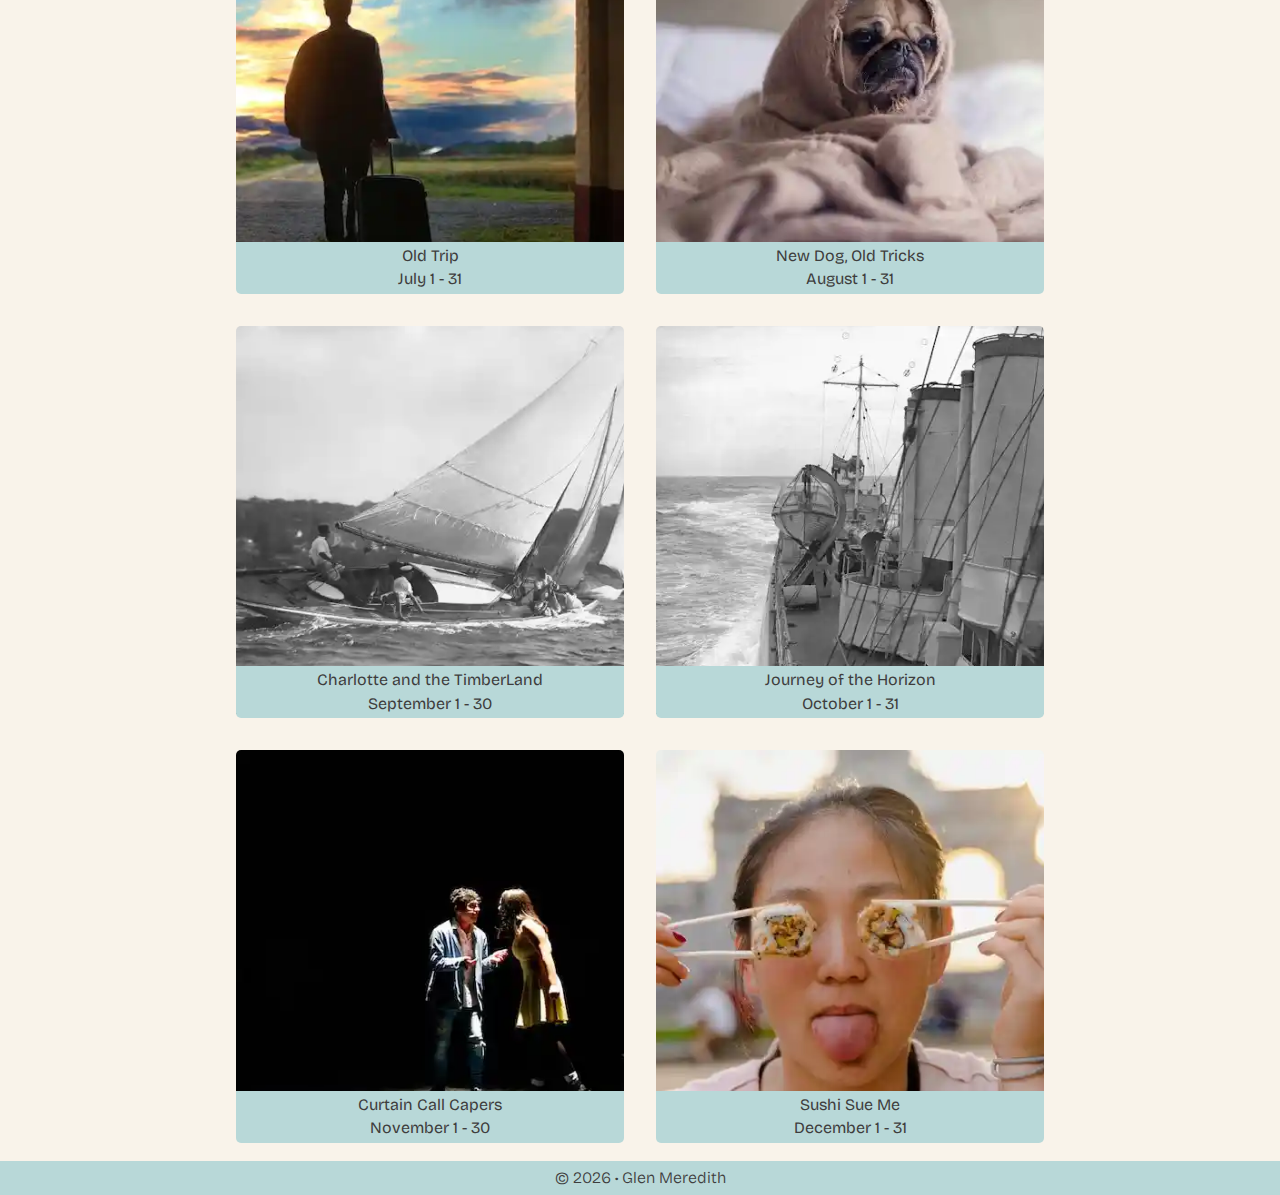
==== commit f44b0ce8: "changed meta desc" ====
--- a/02-performing-arts/index.html
+++ b/02-performing-arts/index.html
@@ -1,7 +1,7 @@
 <!DOCTYPE html>
 <html lang="en">
   <head>
-    <meta name="description" content="Sample start file" />
+    <meta name="description" content="Performing Arts Center" />
     <meta name="author" content="Glen Meredith" />
     <meta charset="UTF-8" />
     <meta name="viewport" content="width=device-width, initial-scale=1.0" />
@@ -54,7 +54,7 @@
         <h2>Shows</h2>
         <div class="cards">
           <div>
-            <img src="images/clock.webp" alt="Time to Tell" />
+            <img src="images/clock.webp" alt="Time to Tell"/>
             <div class="deets">
               <p>Time to Tell</p>
               <p>January 1 - 31</p>
@@ -68,70 +68,70 @@
             </div>
           </div>
           <div>
-            <img src="images/cooking.webp" alt="I'm In the Oven" />
+            <img src="images/cooking.webp" alt="I'm In the Oven" loading="lazy"/>
             <div class="deets">
               <p>I'm In the Oven</p>
               <p>March 1 - 31</p>
             </div>
           </div>
           <div>
-            <img src="images/eyes.webp" alt="Eye Pod" />
+            <img src="images/eyes.webp" alt="Eye Pod" loading="lazy"/>
             <div class="deets">
               <p>Eye Pod</p>
               <p>April 1 - 30</p>
             </div>
           </div>
           <div>
-            <img src="images/frown.webp" alt="It's In the Bag" />
+            <img src="images/frown.webp" alt="It's In the Bag" loading="lazy"/>
             <div class="deets">
               <p>It's In the Bag</p>
               <p>May 1 - 31</p>
             </div>
           </div>
           <div>
-            <img src="images/horse.webp" alt="The Red Lantern" />
+            <img src="images/horse.webp" alt="The Red Lantern" loading="lazy"/>
             <div class="deets">
               <p>The Red Lantern</p>
               <p>June 1 - 30</p>
             </div>
           </div>
           <div>
-            <img src="images/luggage.webp" alt="Old Trip" />
+            <img src="images/luggage.webp" alt="Old Trip" loading="lazy"/>
             <div class="deets">
               <p>Old Trip</p>
               <p>July 1 - 31</p>
             </div>
           </div>
           <div>
-            <img src="images/pug.webp" alt="New Dog, Old Tricks" />
+            <img src="images/pug.webp" alt="New Dog, Old Tricks" loading="lazy"/>
             <div class="deets">
               <p>New Dog, Old Tricks</p>
               <p>August 1 - 31</p>
             </div>
           </div>
           <div>
-            <img src="images/sail.webp" alt="Charlotte and the TimberLand" />
+            <img src="images/sail.webp" alt="Charlotte and the TimberLand" loading="lazy"/>
             <div class="deets">
               <p>Charlotte and the TimberLand</p>
               <p>September 1 - 30</p>
             </div>
           </div>
           <div>
-            <img src="images/ship.webp" alt="Journey of the Horizon" />
+            <img src="images/ship.webp" alt="Journey of the Horizon" loading="lazy"/>
             <div class="deets">
               <p>Journey of the Horizon</p>
               <p>October 1 - 31</p>
             </div>
           </div>
           <div>
-            <img src="images/stage.webp" alt="Curtain Call Capers" />
+            <img src="images/stage.webp" alt="Curtain Call Capers" loading="lazy"/>
             <div class="deets">
               <p>Curtain Call Capers</p>
               <p>November 1 - 30</p>
             </div>
           </div>
           <div>
-            <img src="images/sushi.webp" alt="Sushi Sue Me" />
+            <img src="images/sushi.webp" alt="Sushi Sue Me" loading="lazy"/>
             <div class="deets">
               <p>Sushi Sue Me</p>
               <p>December 1 - 31</p>
--- a/02-performing-arts/css/styles.min.css
+++ b/02-performing-arts/css/styles.min.css
@@ -1 +1 @@
-/*! normalize.css v8.0.1 | MIT License | github.com/necolas/normalize.css */html{line-height:1.15;-webkit-text-size-adjust:100%}body{margin:0}main{display:block}h1{font-size:2em;margin:.67em 0}hr{box-sizing:content-box;height:0;overflow:visible}pre{font-family:monospace,monospace;font-size:1em}a{background-color:rgba(0,0,0,0)}abbr[title]{border-bottom:none;text-decoration:underline;-webkit-text-decoration:underline dotted;text-decoration:underline dotted}b,strong{font-weight:bolder}code,kbd,samp{font-family:monospace,monospace;font-size:1em}small{font-size:80%}sub,sup{font-size:75%;line-height:0;position:relative;vertical-align:baseline}sub{bottom:-0.25em}sup{top:-0.5em}img{border-style:none}button,input,optgroup,select,textarea{font-family:inherit;font-size:100%;line-height:1.15;margin:0}button,input{overflow:visible}button,select{text-transform:none}button,[type=button],[type=reset],[type=submit]{-webkit-appearance:button;-moz-appearance:button;appearance:button}button::-moz-focus-inner,[type=button]::-moz-focus-inner,[type=reset]::-moz-focus-inner,[type=submit]::-moz-focus-inner{border-style:none;padding:0}button:-moz-focusring,[type=button]:-moz-focusring,[type=reset]:-moz-focusring,[type=submit]:-moz-focusring{outline:1px dotted ButtonText}fieldset{padding:.35em .75em .625em}legend{box-sizing:border-box;color:inherit;display:table;max-width:100%;padding:0;white-space:normal}progress{vertical-align:baseline}textarea{overflow:auto}[type=checkbox],[type=radio]{box-sizing:border-box;padding:0}[type=number]::-webkit-inner-spin-button,[type=number]::-webkit-outer-spin-button{height:auto}[type=search]{-webkit-appearance:textfield;-moz-appearance:textfield;appearance:textfield;outline-offset:-2px}[type=search]::-webkit-search-decoration{-webkit-appearance:none}::-webkit-file-upload-button{-webkit-appearance:button;font:inherit}details{display:block}summary{display:list-item}template{display:none}[hidden]{display:none}html{-moz-text-size-adjust:none;-webkit-text-size-adjust:none;text-size-adjust:none;height:100%}*{box-sizing:border-box}body{height:100%;font-family:"Bricolage Grotesque",sans-serif;font-weight:400;color:#3e3d3d;background-color:#f9f3ea}#headerWrapper{background-color:#b8d8d8;color:#3e3d3d}header{display:flex;align-items:flex-end;padding:1rem 16px;gap:8px}header h1{font-family:"Young Serif",serif;margin:0;font-size:1.2rem;font-weight:400}#navWrapper{background-color:#7a9e9f}nav{padding:0;margin:0;display:flex}nav a{flex:1;text-align:center;display:block;padding:.75rem;text-decoration:none;color:#000}nav a:hover{background-color:#dcdcdc}nav a.active{background-color:#b8d8d8}main{margin-inline:16px;margin-block:2vh}.cards{display:flex;flex-direction:row;flex-wrap:wrap;gap:16px;justify-content:center}.cards>div{flex-grow:1;flex-shrink:1;max-width:388px;position:relative;border-radius:5px;overflow:hidden}.cards>div img{width:100%}.cards>div .deets{position:absolute;z-index:1;bottom:0;width:100%;background-color:#b8d8d8;display:flex;flex-direction:column;gap:5px;padding-block:5px}.cards>div p{text-align:center;margin:0}#footerWrapper{background-color:#b8d8d8}footer{padding:.5rem 16px}footer p{margin:0;font-weight:300;text-align:center}@media only screen and (min-width: 35rem){header{padding:2rem 16px}header h1{font-size:2rem}}@media only screen and (min-width: 60rem){header,nav,main,footer{max-width:60rem;margin:auto}}+/*! normalize.css v8.0.1 | MIT License | github.com/necolas/normalize.css */html{line-height:1.15;-webkit-text-size-adjust:100%}body{margin:0}main{display:block}h1{font-size:2em;margin:.67em 0}hr{box-sizing:content-box;height:0;overflow:visible}pre{font-family:monospace,monospace;font-size:1em}a{background-color:rgba(0,0,0,0)}abbr[title]{border-bottom:none;text-decoration:underline;-webkit-text-decoration:underline dotted;text-decoration:underline dotted}b,strong{font-weight:bolder}code,kbd,samp{font-family:monospace,monospace;font-size:1em}small{font-size:80%}sub,sup{font-size:75%;line-height:0;position:relative;vertical-align:baseline}sub{bottom:-0.25em}sup{top:-0.5em}img{border-style:none}button,input,optgroup,select,textarea{font-family:inherit;font-size:100%;line-height:1.15;margin:0}button,input{overflow:visible}button,select{text-transform:none}button,[type=button],[type=reset],[type=submit]{-webkit-appearance:button;-moz-appearance:button;appearance:button}button::-moz-focus-inner,[type=button]::-moz-focus-inner,[type=reset]::-moz-focus-inner,[type=submit]::-moz-focus-inner{border-style:none;padding:0}button:-moz-focusring,[type=button]:-moz-focusring,[type=reset]:-moz-focusring,[type=submit]:-moz-focusring{outline:1px dotted ButtonText}fieldset{padding:.35em .75em .625em}legend{box-sizing:border-box;color:inherit;display:table;max-width:100%;padding:0;white-space:normal}progress{vertical-align:baseline}textarea{overflow:auto}[type=checkbox],[type=radio]{box-sizing:border-box;padding:0}[type=number]::-webkit-inner-spin-button,[type=number]::-webkit-outer-spin-button{height:auto}[type=search]{-webkit-appearance:textfield;-moz-appearance:textfield;appearance:textfield;outline-offset:-2px}[type=search]::-webkit-search-decoration{-webkit-appearance:none}::-webkit-file-upload-button{-webkit-appearance:button;font:inherit}details{display:block}summary{display:list-item}template{display:none}[hidden]{display:none}html{-moz-text-size-adjust:none;-webkit-text-size-adjust:none;text-size-adjust:none;height:100%}*{box-sizing:border-box}body{height:100%;font-family:"Bricolage Grotesque",sans-serif;font-weight:400;color:#3e3d3d;background-color:#f9f3ea}#headerWrapper{background-color:#b8d8d8;color:#3e3d3d}header{display:flex;align-items:flex-end;padding:1rem 16px;gap:8px}header h1{font-family:"Young Serif",serif;margin:0;font-size:1.2rem;font-weight:400}#navWrapper{background-color:#7a9e9f}nav{padding:0;margin:0;display:flex}nav a{flex:1;text-align:center;display:block;padding:.75rem;text-decoration:none;color:#000}nav a:hover{background-color:#dcdcdc}nav a.active{background-color:#b8d8d8}main{margin-inline:16px;margin-block:2vh}.cards{display:flex;flex-direction:row;flex-wrap:wrap;gap:16px;justify-content:center}.cards>div{flex-grow:1;flex-shrink:1;max-width:388px;position:relative;border-radius:5px;overflow:hidden}.cards>div img{width:100%}.cards>div .deets{position:absolute;z-index:1;bottom:0;width:100%;background-color:#b8d8d8;display:flex;flex-direction:column;gap:5px;padding-block:5px}.cards>div p{text-align:center;margin:0}#footerWrapper{background-color:#b8d8d8}footer{padding:.5rem 16px}footer p{margin:0;font-weight:300;text-align:center}@media only screen and (min-width: 35rem){header{padding:2rem 16px}header h1{font-size:2rem}.cards{gap:2rem}}@media only screen and (min-width: 60rem){header,nav,main,footer{max-width:60rem;margin:auto}main{margin:2vh auto}}